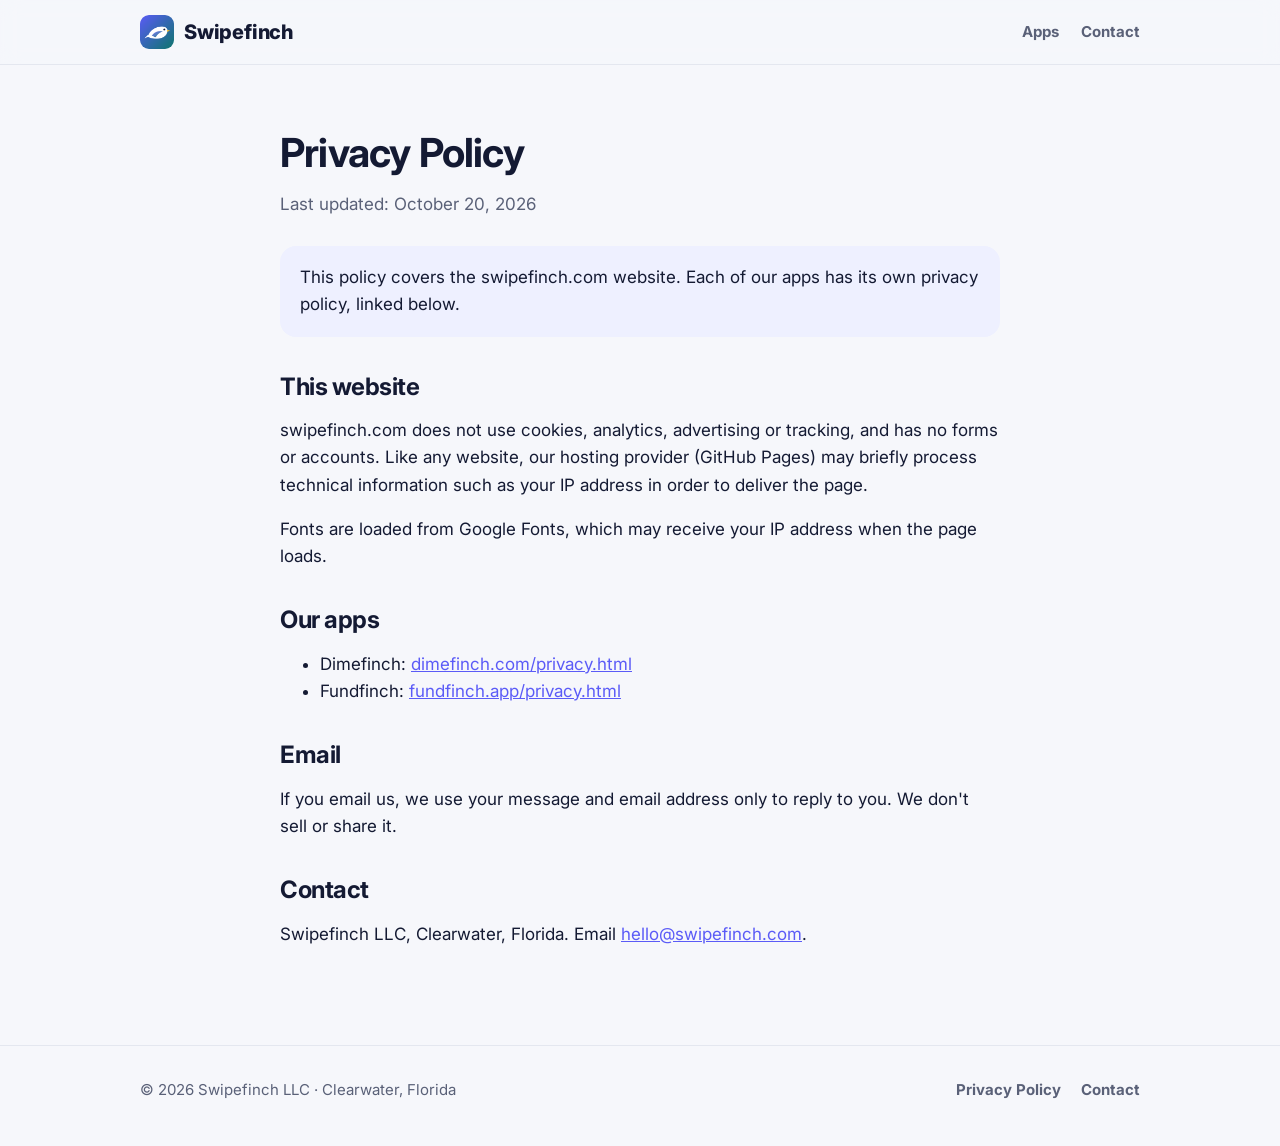
==== privacy.html @ 16f54166 "Add Swipefinch LLC company website" ====
<!doctype html>
<html lang="en">
<head>
  <meta charset="utf-8">
  <meta name="viewport" content="width=device-width, initial-scale=1">
  <title>Privacy Policy · Swipefinch LLC</title>
  <meta name="description" content="Privacy policy for the Swipefinch LLC website.">
  <link rel="icon" href="favicon.png">
  <link rel="preconnect" href="https://fonts.googleapis.com">
  <link rel="preconnect" href="https://fonts.gstatic.com" crossorigin>
  <link href="https://fonts.googleapis.com/css2?family=Inter:wght@400;600;700;800;900&display=swap" rel="stylesheet">
  <link rel="stylesheet" href="style.css">
</head>
<body>

<header class="nav">
  <div class="wrap">
    <a class="brand" href="index.html"><img src="icon.png" alt="">Swipefinch</a>
    <nav class="nav-links"><a href="index.html#apps">Apps</a><a href="index.html#contact">Contact</a></nav>
  </div>
</header>

<main class="doc">
  <h1>Privacy Policy</h1>
  <p class="updated">Last updated: October 20, 2026</p>

  <p class="callout">This policy covers the swipefinch.com website. Each of our apps has its own privacy policy, linked below.</p>

  <h2>This website</h2>
  <p>swipefinch.com does not use cookies, analytics, advertising or tracking, and has no forms or accounts. Like any website, our hosting provider (GitHub Pages) may briefly process technical information such as your IP address in order to deliver the page.</p>
  <p>Fonts are loaded from Google Fonts, which may receive your IP address when the page loads.</p>

  <h2>Our apps</h2>
  <ul>
    <li>Dimefinch: <a href="https://dimefinch.com/privacy.html">dimefinch.com/privacy.html</a></li>
    <li>Fundfinch: <a href="https://fundfinch.app/privacy.html">fundfinch.app/privacy.html</a></li>
  </ul>

  <h2>Email</h2>
  <p>If you email us, we use your message and email address only to reply to you. We don't sell or share it.</p>

  <h2>Contact</h2>
  <p>Swipefinch LLC, Clearwater, Florida. Email <a href="mailto:hello@swipefinch.com">hello@swipefinch.com</a>.</p>
</main>

<footer>
  <div class="wrap">
    <span>© 2026 Swipefinch LLC · Clearwater, Florida</span>
    <nav><a href="privacy.html">Privacy Policy</a><a href="mailto:hello@swipefinch.com">Contact</a></nav>
  </div>
</footer>

</body>
</html>
---- style.css ----
:root {
  --bg: #F6F7FB;
  --card: #FFFFFF;
  --ink: #141A33;
  --sub: #5A6178;
  --line: #E4E7EF;
  --indigo: #5B5BF7;
  --teal: #0F766E;
  --gold: #FBBF24;
  --radius: 22px;
  --shadow: 0 8px 28px rgba(20, 26, 51, 0.08);
}
* { box-sizing: border-box; }
html { scroll-behavior: smooth; }
body { margin: 0; font-family: Inter, system-ui, -apple-system, "Segoe UI", Roboto, sans-serif; color: var(--ink); background: var(--bg); line-height: 1.6; font-size: 17px; }
a { color: var(--indigo); }
img { max-width: 100%; display: block; }
.wrap { max-width: 1040px; margin: 0 auto; padding: 0 20px; }

.nav { position: sticky; top: 0; z-index: 10; background: rgba(246, 247, 251, 0.9); backdrop-filter: blur(10px); border-bottom: 1px solid var(--line); }
.nav .wrap { display: flex; align-items: center; justify-content: space-between; height: 64px; }
.brand { display: flex; align-items: center; gap: 10px; font-weight: 800; font-size: 20px; color: var(--ink); text-decoration: none; letter-spacing: -0.01em; }
.brand img { width: 34px; height: 34px; border-radius: 9px; }
.nav-links { display: flex; gap: 22px; }
.nav-links a { color: var(--sub); font-weight: 700; text-decoration: none; font-size: 15px; }
.nav-links a:hover { color: var(--ink); }

.hero { position: relative; overflow: hidden; color: #fff; background: linear-gradient(135deg, var(--indigo) 0%, #3B4FC9 45%, var(--teal) 100%); }
.hero::after { content: ""; position: absolute; right: -140px; top: -160px; width: 520px; height: 520px; border-radius: 50%; border: 2px solid rgba(255,255,255,.12); }
.hero .wrap { padding-top: 96px; padding-bottom: 104px; position: relative; z-index: 1; }
.eyebrow { text-transform: uppercase; letter-spacing: .14em; font-size: 13px; font-weight: 800; opacity: .85; margin: 0 0 14px; }
.hero h1 { font-size: clamp(40px, 6vw, 68px); line-height: 1.04; letter-spacing: -0.03em; margin: 0; font-weight: 900; max-width: 760px; }
.hero h1 em { font-style: normal; color: var(--gold); }
.hero p.lead { font-size: 20px; max-width: 620px; margin: 22px 0 0; opacity: .92; }

section { padding: 80px 0; }
h2 { font-size: clamp(28px, 4vw, 38px); letter-spacing: -0.02em; line-height: 1.15; margin: 0 0 12px; }
.section-lead { color: var(--sub); max-width: 640px; margin: 0 0 36px; }

.apps { display: grid; grid-template-columns: repeat(2, 1fr); gap: 22px; }
.app { background: var(--card); border-radius: var(--radius); box-shadow: var(--shadow); padding: 28px; display: flex; flex-direction: column; gap: 14px; border: 1px solid var(--line); }
.app-head { display: flex; align-items: center; gap: 16px; }
.app-head img { width: 72px; height: 72px; border-radius: 17px; }
.app h3 { margin: 0; font-size: 24px; letter-spacing: -0.01em; }
.app .ages { font-size: 14px; font-weight: 700; color: var(--sub); }
.app p { margin: 0; color: var(--sub); }
.app .more { margin-top: auto; font-weight: 800; text-decoration: none; }
.app .more:hover { text-decoration: underline; }
.tag { align-self: flex-start; display: inline-block; font-size: 12px; font-weight: 800; padding: 4px 10px; border-radius: 999px; background: #FEF3C7; color: #92400E; }

.values { display: grid; grid-template-columns: repeat(3, 1fr); gap: 22px; }
.value { background: var(--card); border-radius: var(--radius); padding: 24px; border: 1px solid var(--line); }
.value .e { font-size: 30px; }
.value h3 { margin: 8px 0 6px; font-size: 19px; }
.value p { margin: 0; color: var(--sub); font-size: 16px; }

.contact { background: var(--ink); color: #fff; border-radius: 28px; padding: 44px; display: flex; justify-content: space-between; align-items: center; gap: 24px; flex-wrap: wrap; }
.contact h2 { color: #fff; margin: 0 0 6px; }
.contact p { margin: 0; color: #C9CEE0; }
.btn { display: inline-block; background: var(--gold); color: var(--ink); font-weight: 900; text-decoration: none; padding: 14px 22px; border-radius: 14px; }

.doc { max-width: 760px; margin: 0 auto; padding: 56px 20px 80px; }
.doc h1 { font-size: 40px; letter-spacing: -0.02em; margin: 0 0 6px; }
.doc .updated { color: var(--sub); margin: 0 0 28px; }
.doc h2 { font-size: 24px; margin: 36px 0 8px; }
.callout { background: #EEF0FF; border-radius: 16px; padding: 18px 20px; }

footer { border-top: 1px solid var(--line); padding: 32px 0 44px; color: var(--sub); font-size: 15px; }
footer .wrap { display: flex; flex-wrap: wrap; gap: 16px; justify-content: space-between; align-items: center; }
footer nav { display: flex; gap: 20px; }
footer a { color: var(--sub); font-weight: 700; text-decoration: none; }
footer a:hover { color: var(--ink); }

@media (max-width: 820px) {
  .apps, .values { grid-template-columns: 1fr; }
  .contact { padding: 30px; }
  .nav-links { gap: 14px; }
}
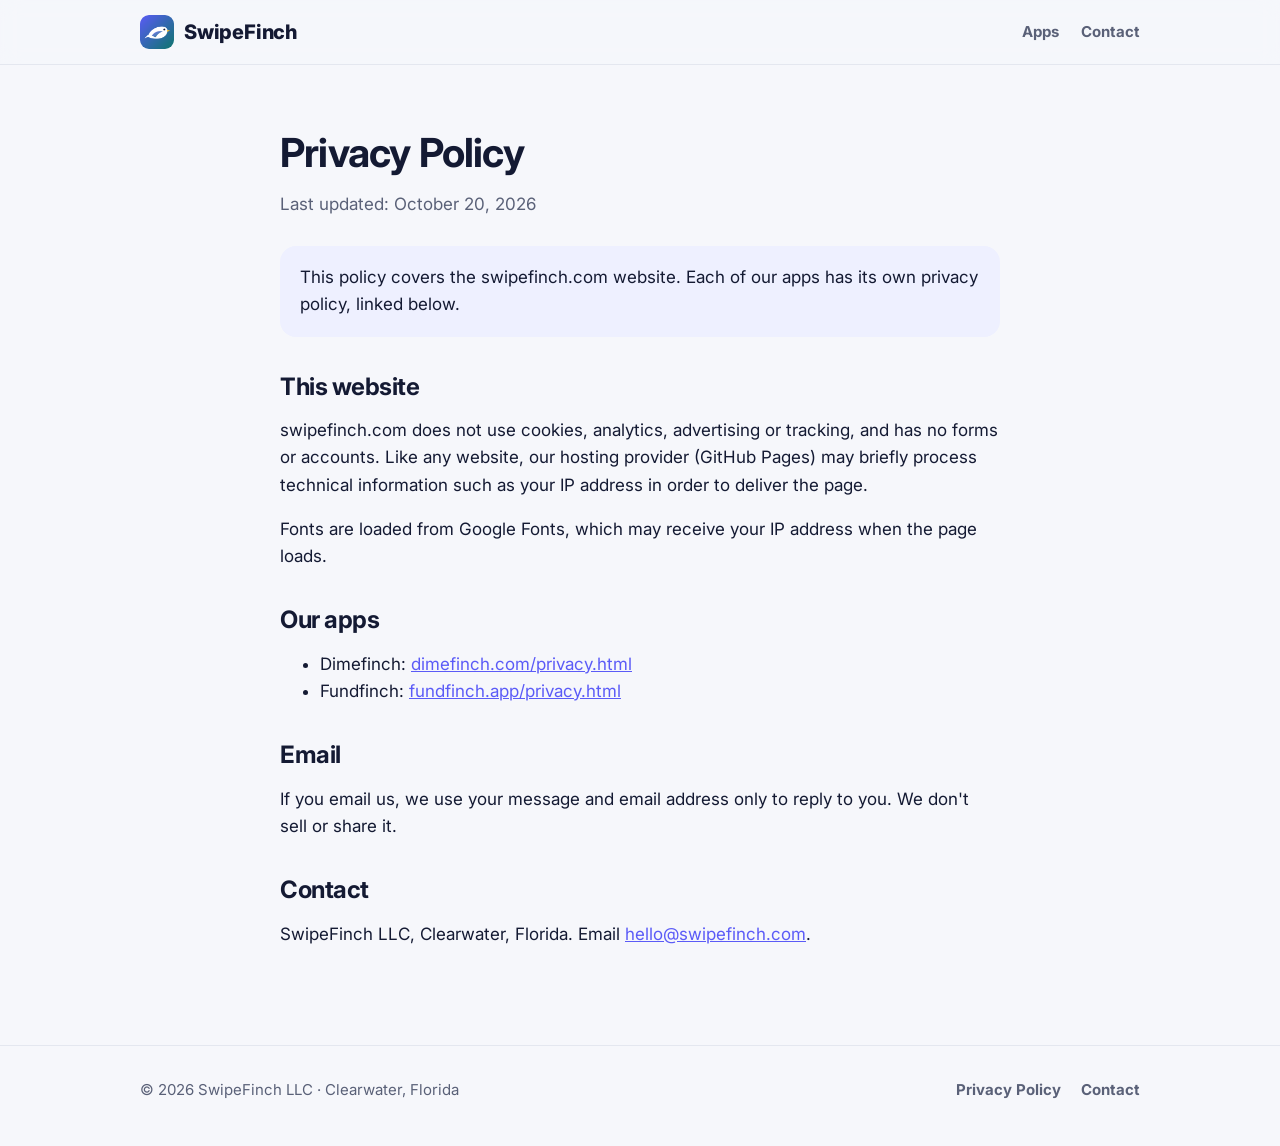
==== commit 1c7c88b4: "List every SwipeFinch product and add fair pricing - 'More from SwipeFinch' section loads the factor" ====
--- a/privacy.html
+++ b/privacy.html
@@ -3,8 +3,8 @@
 <head>
   <meta charset="utf-8">
   <meta name="viewport" content="width=device-width, initial-scale=1">
-  <title>Privacy Policy · Swipefinch LLC</title>
-  <meta name="description" content="Privacy policy for the Swipefinch LLC website.">
+  <title>Privacy Policy · SwipeFinch LLC</title>
+  <meta name="description" content="Privacy policy for the SwipeFinch LLC website.">
   <link rel="icon" href="favicon.png">
   <link rel="preconnect" href="https://fonts.googleapis.com">
   <link rel="preconnect" href="https://fonts.gstatic.com" crossorigin>
@@ -15,7 +15,7 @@
 
 <header class="nav">
   <div class="wrap">
-    <a class="brand" href="index.html"><img src="icon.png" alt="">Swipefinch</a>
+    <a class="brand" href="index.html"><img src="icon.png" alt="">SwipeFinch</a>
     <nav class="nav-links"><a href="index.html#apps">Apps</a><a href="index.html#contact">Contact</a></nav>
   </div>
 </header>
@@ -40,12 +40,12 @@
   <p>If you email us, we use your message and email address only to reply to you. We don't sell or share it.</p>
 
   <h2>Contact</h2>
-  <p>Swipefinch LLC, Clearwater, Florida. Email <a href="mailto:hello@swipefinch.com">hello@swipefinch.com</a>.</p>
+  <p>SwipeFinch LLC, Clearwater, Florida. Email <a href="mailto:hello@swipefinch.com">hello@swipefinch.com</a>.</p>
 </main>
 
 <footer>
   <div class="wrap">
-    <span>© 2026 Swipefinch LLC · Clearwater, Florida</span>
+    <span>© 2026 SwipeFinch LLC · Clearwater, Florida</span>
     <nav><a href="privacy.html">Privacy Policy</a><a href="mailto:hello@swipefinch.com">Contact</a></nav>
   </div>
 </footer>
--- a/style.css
+++ b/style.css
@@ -37,7 +37,7 @@
 h2 { font-size: clamp(28px, 4vw, 38px); letter-spacing: -0.02em; line-height: 1.15; margin: 0 0 12px; }
 .section-lead { color: var(--sub); max-width: 640px; margin: 0 0 36px; }
 
-.apps { display: grid; grid-template-columns: repeat(2, 1fr); gap: 22px; }
+.apps { display: grid; grid-template-columns: repeat(3, 1fr); gap: 22px; }
 .app { background: var(--card); border-radius: var(--radius); box-shadow: var(--shadow); padding: 28px; display: flex; flex-direction: column; gap: 14px; border: 1px solid var(--line); }
 .app-head { display: flex; align-items: center; gap: 16px; }
 .app-head img { width: 72px; height: 72px; border-radius: 17px; }
@@ -46,9 +46,17 @@
 .app p { margin: 0; color: var(--sub); }
 .app .more { margin-top: auto; font-weight: 800; text-decoration: none; }
 .app .more:hover { text-decoration: underline; }
+.tags { display: flex; flex-wrap: wrap; gap: 8px; align-items: center; }
+.made { font-size: 12px; font-weight: 800; color: var(--indigo); padding: 4px 10px; border-radius: 999px; background: #EEF0FF; }
+.tag.live { background: #DCFCE7; color: #166534; }
+.price { font-size: 14px; font-weight: 700; color: var(--ink); }
+.links { margin-top: auto; display: flex; flex-wrap: wrap; gap: 6px 18px; }
+.links .more { margin-top: 0; }
+.more.sub { color: var(--sub); }
+.more-title { font-size: clamp(22px, 3vw, 28px); letter-spacing: -0.01em; margin: 64px 0 8px; }
 .tag { align-self: flex-start; display: inline-block; font-size: 12px; font-weight: 800; padding: 4px 10px; border-radius: 999px; background: #FEF3C7; color: #92400E; }
 
-.values { display: grid; grid-template-columns: repeat(3, 1fr); gap: 22px; }
+.values { display: grid; grid-template-columns: repeat(4, 1fr); gap: 22px; }
 .value { background: var(--card); border-radius: var(--radius); padding: 24px; border: 1px solid var(--line); }
 .value .e { font-size: 30px; }
 .value h3 { margin: 8px 0 6px; font-size: 19px; }
@@ -71,6 +79,9 @@
 footer a { color: var(--sub); font-weight: 700; text-decoration: none; }
 footer a:hover { color: var(--ink); }
 
+@media (max-width: 980px) {
+  .values { grid-template-columns: repeat(2, 1fr); }
+}
 @media (max-width: 820px) {
   .apps, .values { grid-template-columns: 1fr; }
   .contact { padding: 30px; }
